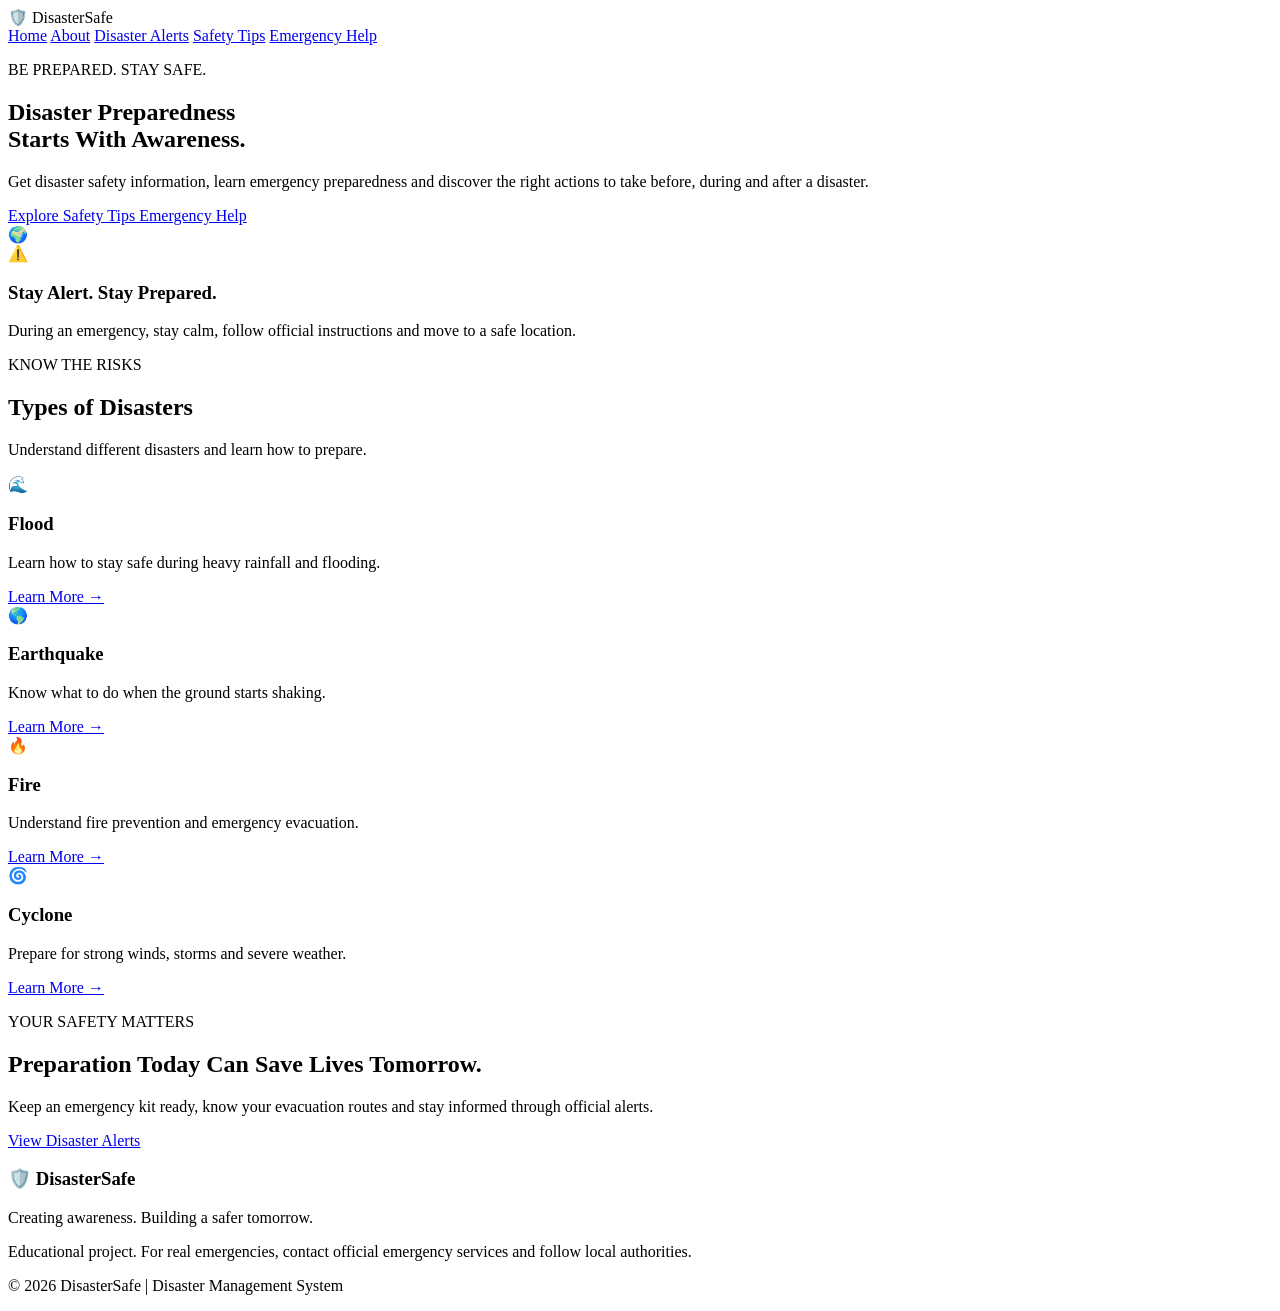
==== index.html @ 06601f8e "Add files via upload" ====
<!DOCTYPE html>
<html lang="en">
<head>
    <meta charset="UTF-8">
    <meta name="viewport" content="width=device-width, initial-scale=1.0">
    <title>DisasterSafe | Disaster Management System</title>
    <link rel="stylesheet" href="css/style.css">
</head>
<body>

    <!-- Navigation Bar -->
    <header>
        <div class="logo">🛡️ DisasterSafe</div>

        <nav>
            <a href="index.html">Home</a>
            <a href="about.html">About</a>
            <a href="alerts.html">Disaster Alerts</a>
            <a href="safety-tips.html">Safety Tips</a>
            <a href="emergency.html">Emergency Help</a>
        </nav>
    </header>

    <!-- Hero Section -->
    <section class="hero">
        <div class="hero-content">
            <p class="tagline">BE PREPARED. STAY SAFE.</p>

            <h1>Disaster Preparedness<br>
                Starts With <span>Awareness.</span>
            </h1>

            <p>
                Get disaster safety information, learn emergency
                preparedness and discover the right actions to take
                before, during and after a disaster.
            </p>

            <div class="hero-buttons">
                <a href="safety-tips.html" class="btn primary">
                    Explore Safety Tips
                </a>

                <a href="emergency.html" class="btn secondary">
                    Emergency Help
                </a>
            </div>
        </div>

        <div class="hero-icon">🌍</div>
    </section>

    <!-- Important Message -->
    <section class="notice">
        <span>⚠️</span>
        <div>
            <h3>Stay Alert. Stay Prepared.</h3>
            <p>
                During an emergency, stay calm, follow official
                instructions and move to a safe location.
            </p>
        </div>
    </section>

    <!-- Disaster Categories -->
    <section class="disasters">
        <div class="section-heading">
            <p class="tagline">KNOW THE RISKS</p>
            <h2>Types of Disasters</h2>
            <p>Understand different disasters and learn how to prepare.</p>
        </div>

        <div class="disaster-grid">

            <div class="disaster-card">
                <div class="card-icon">🌊</div>
                <h3>Flood</h3>
                <p>Learn how to stay safe during heavy rainfall and flooding.</p>
                <a href="safety-tips.html">Learn More →</a>
            </div>

            <div class="disaster-card">
                <div class="card-icon">🌎</div>
                <h3>Earthquake</h3>
                <p>Know what to do when the ground starts shaking.</p>
                <a href="safety-tips.html">Learn More →</a>
            </div>

            <div class="disaster-card">
                <div class="card-icon">🔥</div>
                <h3>Fire</h3>
                <p>Understand fire prevention and emergency evacuation.</p>
                <a href="safety-tips.html">Learn More →</a>
            </div>

            <div class="disaster-card">
                <div class="card-icon">🌀</div>
                <h3>Cyclone</h3>
                <p>Prepare for strong winds, storms and severe weather.</p>
                <a href="safety-tips.html">Learn More →</a>
            </div>

        </div>
    </section>

    <!-- Preparedness Section -->
    <section class="preparedness">
        <div>
            <p class="tagline">YOUR SAFETY MATTERS</p>
            <h2>Preparation Today Can Save Lives Tomorrow.</h2>
            <p>
                Keep an emergency kit ready, know your evacuation
                routes and stay informed through official alerts.
            </p>
        </div>

        <a href="alerts.html" class="btn primary">View Disaster Alerts</a>
    </section>

    <!-- Footer -->
    <footer>
        <h3>🛡️ DisasterSafe</h3>
        <p>Creating awareness. Building a safer tomorrow.</p>
        <p class="footer-note">
            Educational project. For real emergencies, contact
            official emergency services and follow local authorities.
        </p>
        <p>© 2026 DisasterSafe | Disaster Management System</p>
    </footer>

    <script src="js/script.js"></script>
</body>
</html>
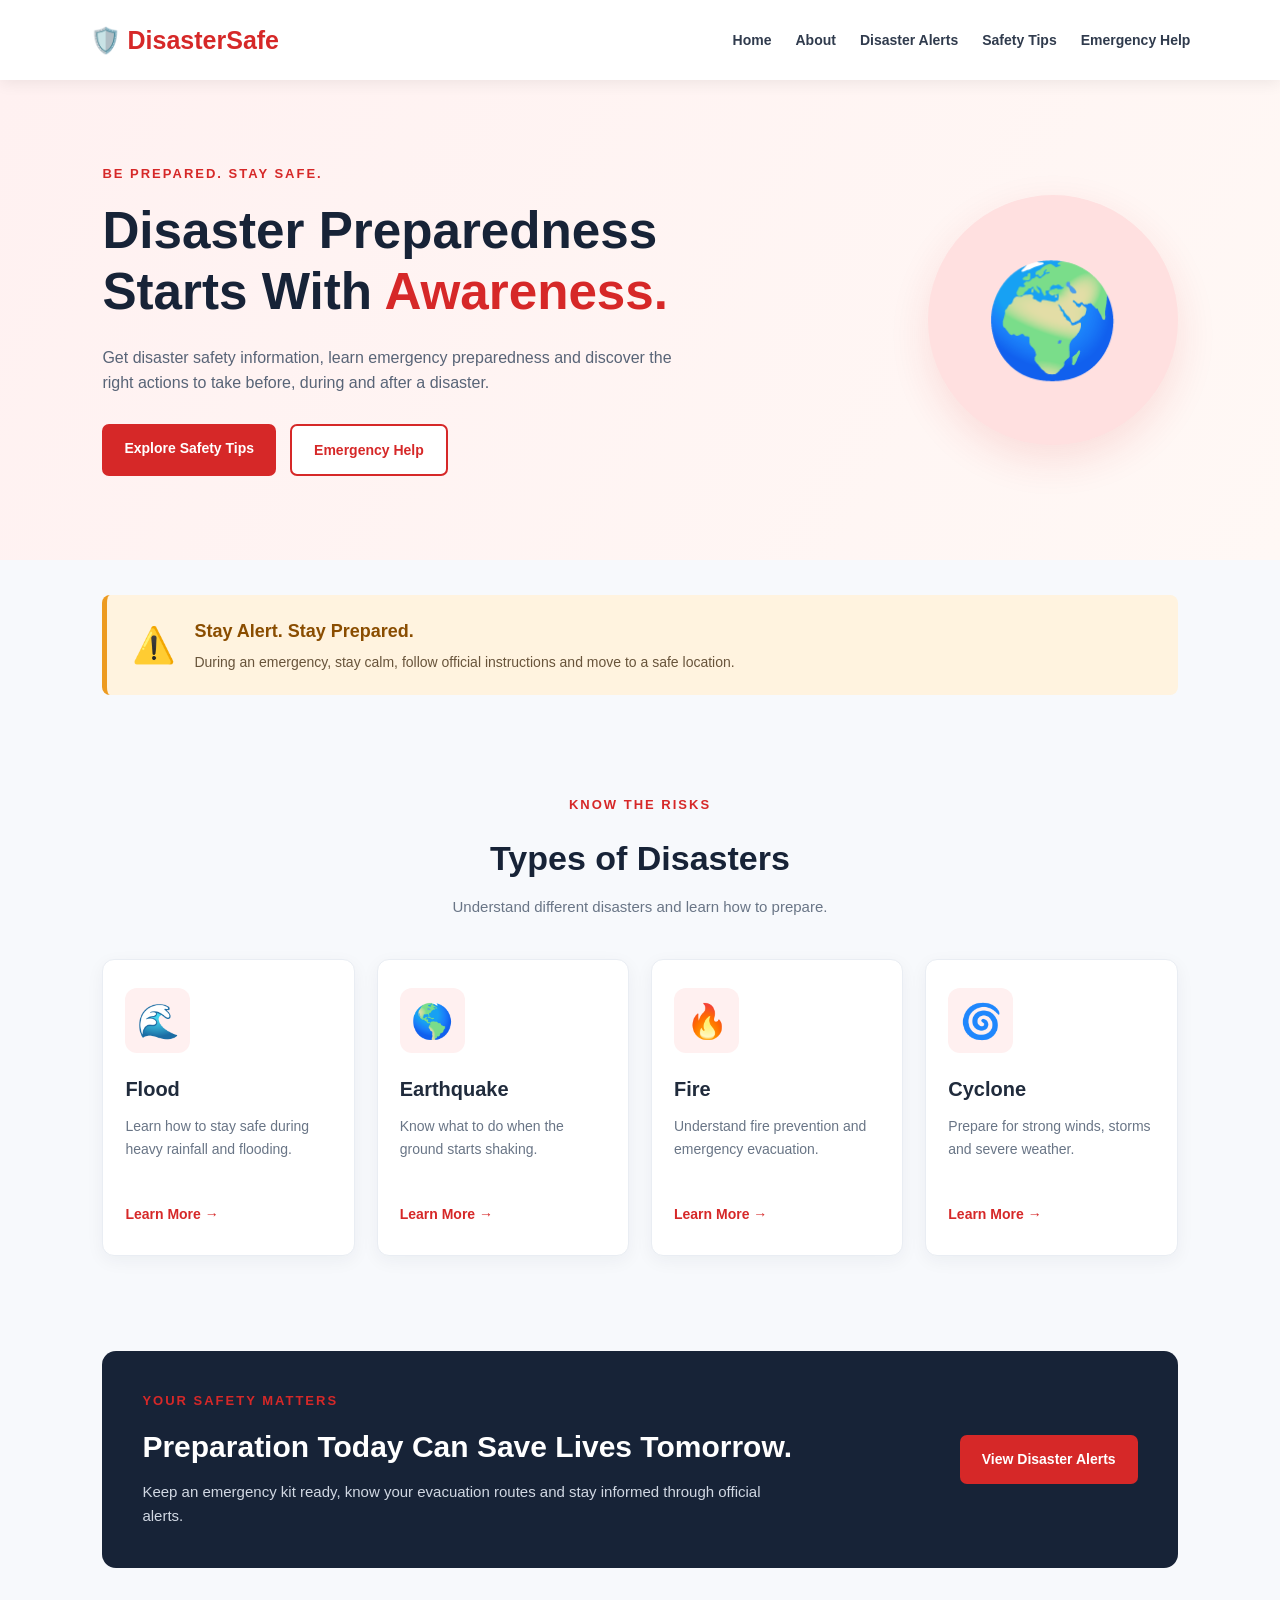
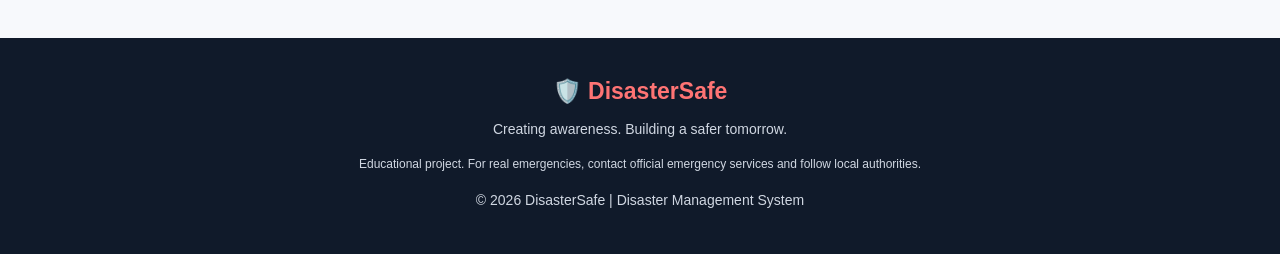
==== commit 30799071: "Update index.html" ====
--- a/index.html
+++ b/index.html
@@ -4,7 +4,7 @@
     <meta charset="UTF-8">
     <meta name="viewport" content="width=device-width, initial-scale=1.0">
     <title>DisasterSafe | Disaster Management System</title>
-    <link rel="stylesheet" href="css/style.css">
+    <link rel="stylesheet" href="style.css">
 </head>
 <body>
 
@@ -130,4 +130,4 @@
 
     <script src="js/script.js"></script>
 </body>
-</html>+</html>
--- a/style.css
+++ b/style.css
@@ -0,0 +1,423 @@
+/* ===== BASIC SETTINGS ===== */
+* {
+    margin: 0;
+    padding: 0;
+    box-sizing: border-box;
+}
+
+html {
+    scroll-behavior: smooth;
+}
+
+body {
+    font-family: Arial, Helvetica, sans-serif;
+    background: #f7f9fc;
+    color: #202b3c;
+    line-height: 1.6;
+}
+
+a {
+    text-decoration: none;
+}
+
+/* ===== NAVIGATION BAR ===== */
+header {
+    display: flex;
+    justify-content: space-between;
+    align-items: center;
+    padding: 20px 7%;
+    background: #ffffff;
+    box-shadow: 0 3px 15px rgba(0, 0, 0, 0.07);
+    position: sticky;
+    top: 0;
+    z-index: 100;
+}
+
+.logo {
+    font-size: 25px;
+    font-weight: bold;
+    color: #d62828;
+    white-space: nowrap;
+}
+
+nav {
+    display: flex;
+    align-items: center;
+    gap: 24px;
+}
+
+nav a {
+    color: #303b4d;
+    font-size: 14px;
+    font-weight: 600;
+    transition: 0.3s;
+}
+
+nav a:hover {
+    color: #d62828;
+}
+
+/* ===== HERO SECTION ===== */
+.hero {
+    min-height: 480px;
+    padding: 80px 8%;
+    display: flex;
+    justify-content: space-between;
+    align-items: center;
+    gap: 40px;
+    background: linear-gradient(120deg, #fff1f1, #fff8f5);
+}
+
+.hero-content {
+    max-width: 680px;
+}
+
+.tagline {
+    color: #d62828;
+    font-size: 13px;
+    font-weight: bold;
+    letter-spacing: 2px;
+    margin-bottom: 15px;
+}
+
+.hero h1 {
+    font-size: clamp(32px, 4vw, 52px);
+    line-height: 1.2;
+    margin-bottom: 22px;
+    color: #172337;
+}
+
+.hero h1 span {
+    color: #d62828;
+}
+
+.hero-content > p:not(.tagline) {
+    max-width: 600px;
+    color: #586477;
+    font-size: 16px;
+    margin-bottom: 28px;
+}
+
+.hero-buttons {
+    display: flex;
+    gap: 14px;
+    flex-wrap: wrap;
+}
+
+.btn {
+    display: inline-block;
+    padding: 13px 22px;
+    border-radius: 7px;
+    font-weight: bold;
+    font-size: 14px;
+    transition: 0.3s;
+}
+
+.primary {
+    background: #d62828;
+    color: white;
+}
+
+.primary:hover {
+    background: #a91e1e;
+    transform: translateY(-2px);
+}
+
+.secondary {
+    border: 2px solid #d62828;
+    color: #d62828;
+    background: white;
+}
+
+.secondary:hover {
+    background: #fff0f0;
+}
+
+.hero-icon {
+    width: 250px;
+    height: 250px;
+    min-width: 180px;
+    border-radius: 50%;
+    background: #ffe0e0;
+    display: flex;
+    justify-content: center;
+    align-items: center;
+    font-size: 110px;
+    box-shadow: 0 15px 40px rgba(214, 40, 40, 0.12);
+}
+
+/* ===== IMPORTANT NOTICE ===== */
+.notice {
+    display: flex;
+    align-items: center;
+    gap: 18px;
+    margin: 35px 8%;
+    padding: 22px 25px;
+    background: #fff3df;
+    border-left: 5px solid #ed9b20;
+    border-radius: 8px;
+}
+
+.notice > span {
+    font-size: 35px;
+}
+
+.notice h3 {
+    font-size: 18px;
+    margin-bottom: 5px;
+    color: #8a4d00;
+}
+
+.notice p {
+    font-size: 14px;
+    color: #68543b;
+}
+
+/* ===== DISASTER CATEGORIES ===== */
+.disasters {
+    padding: 65px 8%;
+}
+
+.section-heading {
+    text-align: center;
+    margin-bottom: 40px;
+}
+
+.section-heading h2 {
+    font-size: 34px;
+    color: #172337;
+    margin-bottom: 10px;
+}
+
+.section-heading > p:last-child {
+    color: #697586;
+    font-size: 15px;
+}
+
+.disaster-grid {
+    display: grid;
+    grid-template-columns: repeat(4, minmax(0, 1fr));
+    gap: 22px;
+}
+
+.disaster-card {
+    padding: 28px 22px;
+    background: #ffffff;
+    border: 1px solid #e9edf3;
+    border-radius: 12px;
+    box-shadow: 0 5px 18px rgba(25, 40, 65, 0.05);
+    transition: 0.3s;
+}
+
+.disaster-card:hover {
+    transform: translateY(-7px);
+    box-shadow: 0 12px 28px rgba(25, 40, 65, 0.10);
+    border-color: #f1aaaa;
+}
+
+.card-icon {
+    width: 65px;
+    height: 65px;
+    display: flex;
+    justify-content: center;
+    align-items: center;
+    background: #fff0f0;
+    border-radius: 12px;
+    font-size: 34px;
+    margin-bottom: 20px;
+}
+
+.disaster-card h3 {
+    color: #202b3c;
+    font-size: 20px;
+    margin-bottom: 10px;
+}
+
+.disaster-card p {
+    color: #697586;
+    font-size: 14px;
+    min-height: 68px;
+    margin-bottom: 18px;
+}
+
+.disaster-card a {
+    color: #d62828;
+    font-size: 14px;
+    font-weight: bold;
+}
+
+.disaster-card a:hover {
+    text-decoration: underline;
+}
+
+/* ===== PREPAREDNESS SECTION ===== */
+.preparedness {
+    margin: 30px 8% 70px;
+    padding: 40px;
+    border-radius: 14px;
+    background: #172337;
+    color: #ffffff;
+    display: flex;
+    justify-content: space-between;
+    align-items: center;
+    gap: 30px;
+}
+
+.preparedness > div {
+    max-width: 650px;
+}
+
+.preparedness h2 {
+    font-size: 30px;
+    line-height: 1.3;
+    margin-bottom: 14px;
+}
+
+.preparedness > div > p:last-child {
+    color: #d1d8e3;
+    font-size: 15px;
+}
+
+.preparedness .btn {
+    white-space: nowrap;
+}
+
+/* ===== FOOTER ===== */
+footer {
+    text-align: center;
+    background: #101a2a;
+    color: white;
+    padding: 35px 7%;
+}
+
+footer h3 {
+    color: #ff7474;
+    font-size: 23px;
+    margin-bottom: 8px;
+}
+
+footer p {
+    color: #d0d7e2;
+    font-size: 14px;
+    margin: 7px 0;
+}
+
+footer .footer-note {
+    max-width: 650px;
+    margin: 15px auto;
+    font-size: 12px;
+}
+
+/* ===== TABLETS ===== */
+@media (max-width: 1000px) {
+    header {
+        flex-direction: column;
+        gap: 15px;
+    }
+
+    nav {
+        justify-content: center;
+        flex-wrap: wrap;
+        gap: 15px;
+    }
+
+    .hero {
+        padding: 60px 6%;
+    }
+
+    .hero-icon {
+        width: 190px;
+        height: 190px;
+        font-size: 80px;
+    }
+
+    .disaster-grid {
+        grid-template-columns: repeat(2, minmax(0, 1fr));
+    }
+
+    .preparedness {
+        flex-direction: column;
+        align-items: flex-start;
+    }
+}
+
+/* ===== MOBILE PHONES ===== */
+@media (max-width: 600px) {
+    header {
+        padding: 18px 5%;
+    }
+
+    .logo {
+        font-size: 23px;
+    }
+
+    nav {
+        gap: 10px 15px;
+    }
+
+    nav a {
+        font-size: 12px;
+    }
+
+    .hero {
+        flex-direction: column-reverse;
+        text-align: center;
+        padding: 40px 6%;
+        gap: 25px;
+    }
+
+    .hero-icon {
+        width: 145px;
+        height: 145px;
+        min-width: 145px;
+        font-size: 65px;
+    }
+
+    .hero-buttons {
+        justify-content: center;
+    }
+
+    .btn {
+        padding: 12px 16px;
+        font-size: 13px;
+    }
+
+    .notice {
+        margin: 25px 5%;
+        padding: 18px;
+    }
+
+    .notice > span {
+        font-size: 28px;
+    }
+
+    .disasters {
+        padding: 40px 5%;
+    }
+
+    .section-heading h2 {
+        font-size: 28px;
+    }
+
+    .disaster-grid {
+        grid-template-columns: 1fr;
+        gap: 16px;
+    }
+
+    .disaster-card p {
+        min-height: auto;
+    }
+
+    .preparedness {
+        margin: 20px 5% 45px;
+        padding: 25px;
+    }
+
+    .preparedness h2 {
+        font-size: 25px;
+    }
+
+    footer {
+        padding: 30px 5%;
+    }
+}
